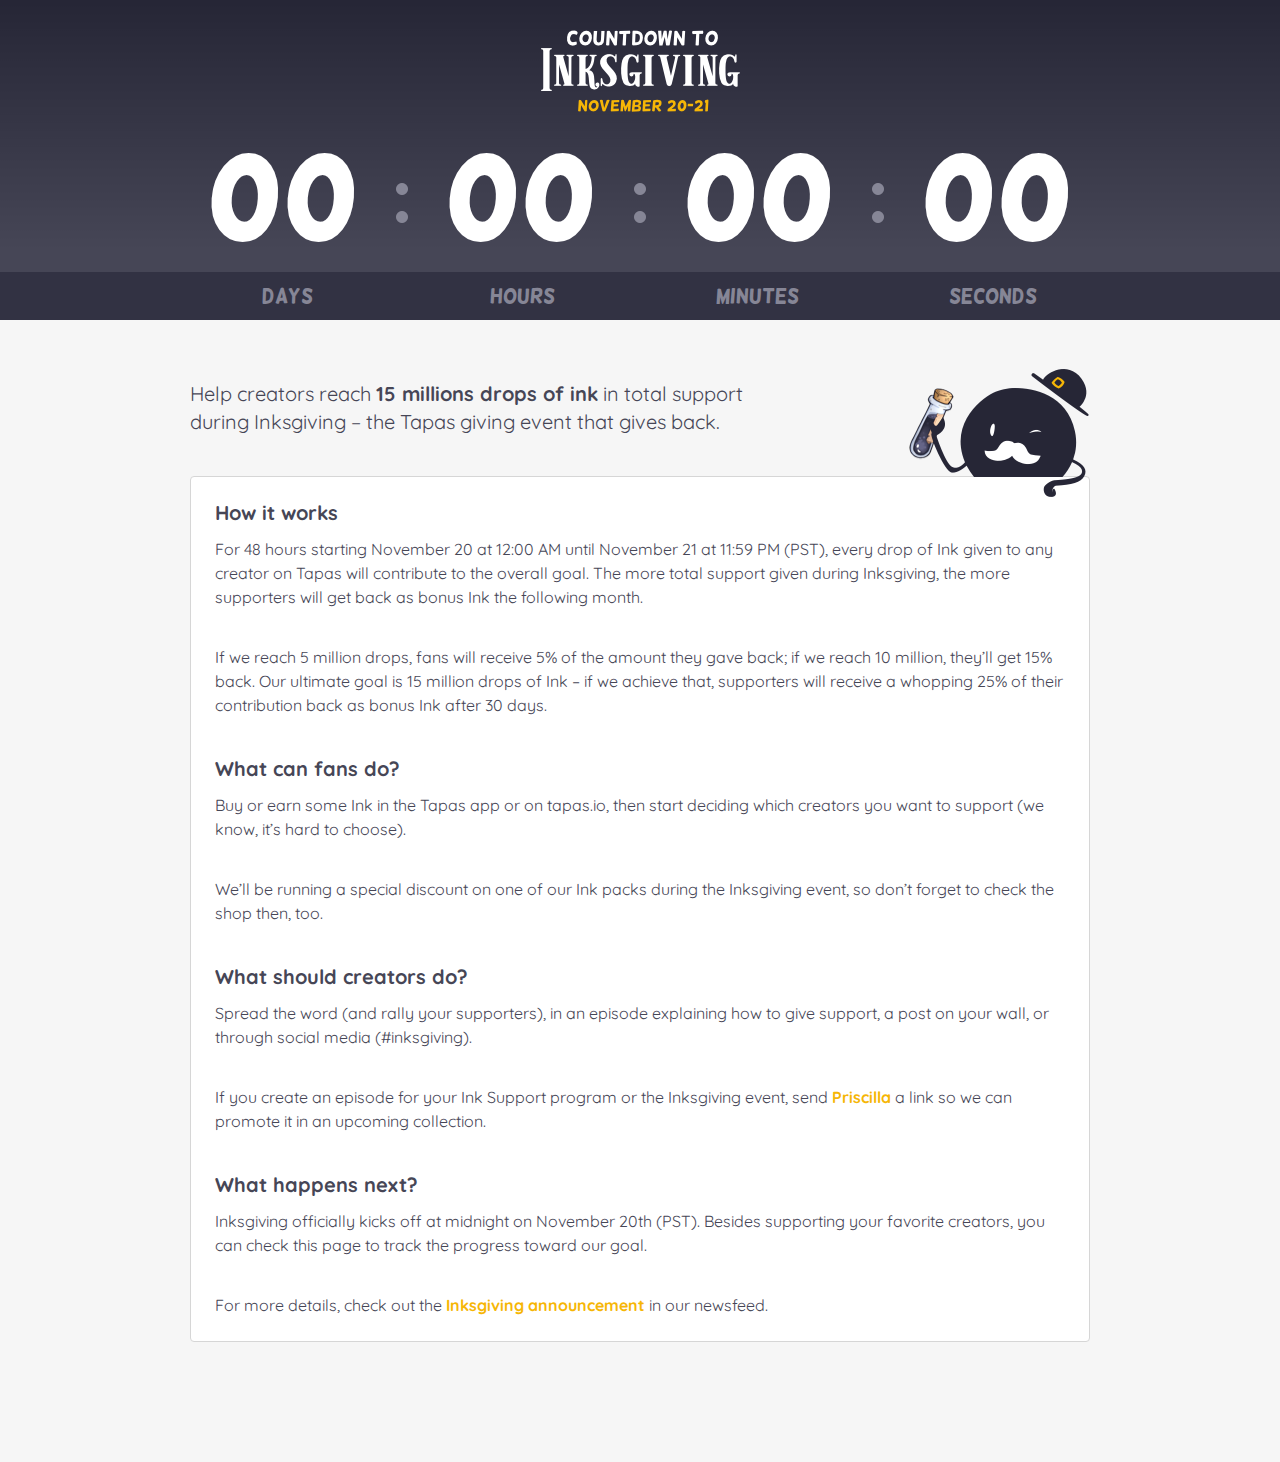
==== index.html @ e983b073 "Rename" ====
<!DOCTYPE html>
<html>
  <head>
        <meta charset="utf-8">
        <meta http-equiv="X-UA-Compatible" content="IE=edge">
        <title>Inksgiving - Tapas</title>
        <meta name="robots" content="noimageindex, noarchive">
        <meta name="mobile-web-app-capable" content="yes">
        <meta name="theme-color" content="#000000">
        <meta id="viewport" name="viewport" content="width=device-width, initial-scale=1, minimum-scale=1, maximum-scale=1, viewport-fit=cover">
        <link rel="stylesheet" href="sprites-events.min.css"/>
        <link href="https://fonts.googleapis.com/css?family=Quicksand:400,700" rel="stylesheet">
        <style type="text/css">
          @font-face {
            font-family: Helsinki;
            font-weight:400;
            src: local('Helsinki'), url('./resources/fonts/helsinki.ttf') format('truetype');
          }
          html, body, .root {
            min-height: 100%;
            margin: 0;
            padding: 0;
            border: 0;
          }
          html {
            vertical-align: baseline;
          }
          body {
            overflow-y: auto;
            font-family: 'Quicksand', sans-serif;
            font-size: 14px;
            line-height: 18px;
          }
          i {
            display: inline-block;
          }
          header {
            background-image: url(./resources/images/inksgiving-gradient.png);
            background-repeat: repeat-x;
            background-size: 2px 320px;
            height: 320px;
            display: flex;
            flex-direction: column;
          }
          .header__title-block {
            padding-top: 30px;
            margin: 0 auto;
            text-align: center;
            flex-grow: 1;
            flex-shrink: 0;
          }
          .header__descs {
            margin: 0 auto;
            display: flex;
            width: 100%;
            max-width: 940px;
            height: 48px;
            align-items: center;
          }
          .header__desc {
            flex-grow: 1;
            flex-basis: 0;
            height: 24px;
            color: #868696;
            font-family: Helsinki;
            font-size: 20px;
            line-height: 24px;
            text-align: center;
          }
          .header__counter {
            margin: 0 auto;
            display: flex;
            width: 100%;
            max-width: 940px;
            align-items: center;
          }
          .header__counter-number {
            flex-grow: 1;
            flex-basis: 0;
            color: #FFFFFF;
            font-family: Helsinki;
            font-size: 120px;
            line-height: 1;
            text-align: center;
            margin-bottom: 15px;
          }
          .section {
            background-color: #f6f6f6;
            padding-bottom: 60px;
          }
          .main {
            height: 100%;
            width: 100%;
            max-width: 940px;
            margin: 60px auto;
            color: #464656;
            padding: 0 20px;
            box-sizing: border-box;
          }
          .main p {
            margin: 0;
          }
          .main a {
            color: #F6B606;
            text-decoration: none;
          }
          .main__how-box {
            margin: 0 auto;
            border: 1px solid #D6D6D6;
            border-radius: 4px;
            background-color: #FFFFFF;
            font-size: 16px;
            line-height: 24px;
            padding: 24px;
            position: relative;
          }
          .main__how-box h5 {
            font-size: 20px;
            margin: 40px 0 12px;
          }
          .main__how-box h5.nm {
            margin-top: 0;
          }
          .main__hero {
            width: 100%;
            max-width: 572px;
            font-size: 20px;
            line-height: 28px;
            margin-bottom: 40px !important;
          }
          .main__tapamon {
            position: absolute;
            right: 0;
            top: -108px;
          }
          .empty {
            line-height: 36px;
          }
        </style>
        <script type="text/javascript">
          //https://codeburst.io/a-countdown-timer-in-pure-javascript-f3cdaae1a1a3
          function countdown(endDate) {
            var days, hours, minutes, seconds;

            endDate = new Date(endDate).getTime();

            if (isNaN(endDate)) {
              return;
            }

            setInterval(calculate, 1000);

            function calculate() {
              var startDate = new Date();
              startDate = startDate.getTime();

              var timeRemaining = parseInt((endDate - startDate) / 1000);

              if (timeRemaining >= 0) {
                days = parseInt(timeRemaining / 86400);
                timeRemaining = (timeRemaining % 86400);

                hours = parseInt(timeRemaining / 3600);
                timeRemaining = (timeRemaining % 3600);

                minutes = parseInt(timeRemaining / 60);
                timeRemaining = (timeRemaining % 60);

                seconds = parseInt(timeRemaining);

                document.getElementById("days").innerHTML = parseInt(days, 10);
                document.getElementById("hours").innerHTML = ("0" + hours).slice(-2);
                document.getElementById("minutes").innerHTML = ("0" + minutes).slice(-2);
                document.getElementById("seconds").innerHTML = ("0" + seconds).slice(-2);
              } else {
                return;
              }
            }
          }

          (function () {
            countdown(Date.UTC('2018', '10', '20', '8', '0','0'));
          }());
        </script>
  </head>
  <body>
    <div class="root">
      <section class="section">
        <header class="header">
          <div class="header__title-block">
            <i class="sp-ev-title-block"></i>
          </div>
          <div class="header__counter">
            <span class="header__counter-number" id="days">00</span>
            <span class="header__coutner-dot"><i class="sp-ev-colon-block"></i></span>
            <span class="header__counter-number" id="hours">00</span>
            <span class="header__coutner-dot"><i class="sp-ev-colon-block"></i></span>
            <span class="header__counter-number" id="minutes">00</span>
            <span class="header__coutner-dot"><i class="sp-ev-colon-block"></i></span>
            <span class="header__counter-number" id="seconds">00</span>
          </div>
          <div class="header__descs">
            <span class="header__desc">days</span>
            <span class="header__desc">hours</span>
            <span class="header__desc">minutes</span>
            <span class="header__desc">seconds</span>
          </div>
        </header>
        <main class="main">
          <p class="main__hero">Help creators reach <b>15 millions drops of ink</b> in total support during Inksgiving – the Tapas giving event that gives back.</p>
          <div class="main__how-box">
            <div class="main__tapamon">
              <i class="sp-ev-tapamon-inkpilgrim"></i>
            </div>
            <h5 class="nm">How it works</h5>
            <p>For 48 hours starting November 20 at 12:00 AM until November 21 at 11:59 PM (PST), every drop of Ink given to any creator on Tapas will contribute to the overall goal. The more total support given during Inksgiving, the more supporters will get back as bonus Ink the following month.</p>
            <p class="empty">&nbsp;</p>
            <p>If we reach 5 million drops, fans will receive 5% of the amount they gave back; if we reach 10 million, they’ll get 15% back. Our ultimate goal is 15 million drops of Ink – if we achieve that, supporters will receive a whopping 25% of their contribution back as bonus Ink after 30 days.</p>

            <h5>What can fans do?</h5>
            <p>Buy or earn some Ink in the Tapas app or on tapas.io, then start deciding which creators you want to support (we know, it’s hard to choose).</p>
            <p class="empty">&nbsp;</p>
            <p>We’ll be running a special discount on one of our Ink packs during the Inksgiving event, so don’t forget to check the shop then, too.</p>

            <h5>What should creators do?</h5>
            <p>Spread the word (and rally your supporters), in an episode explaining how to give support, a post on your wall, or through social media (#inksgiving).</p>
            <p class="empty">&nbsp;</p>
            <p>If you create an episode for your Ink Support program or the Inksgiving event, send <a href="mailto:priscillatov@tapasmedia.co"><b>Priscilla</b></a> a link so we can promote it in an upcoming collection.</p>

            <h5>What happens next?</h5>
            <p>Inksgiving officially kicks off at midnight on November 20th (PST). Besides supporting your favorite creators, you can check this page to track the progress toward our goal.</p>
            <p class="empty">&nbsp;</p>
            <p>For more details, check out the <a href="https://tapas.io/newsfeed/32"><b>Inksgiving announcement</b></a> in our newsfeed.</p>
          </div>
        </main>
        <p></p>
      </section>
    </div>
  </body>
</html>
---- sprites-events.min.css ----
/*
Icon classes can be used entirely standalone. They are named after their original file names.

```html
<!-- `display: block` sprite -->
<div class="icon-home"></div>

<!-- `display: inline-block` sprite -->
<img class="icon-home" />
```
*/
.sp-ev-colon-block {
  background-image: url(./resources/images/sprites/sprites-events.1.png);
  background-position: -182px -84px;
  width: 12px;
  height: 40px;
}
.sp-ev-inksgiving-gradient {
  background-image: url(./resources/images/sprites/sprites-events.1.png);
  background-position: 0px -130px;
  width: 2px;
  height: 320px;
}
.sp-ev-tapamon-inkpilgrim {
  background-image: url(./resources/images/sprites/sprites-events.1.png);
  background-position: 0px 0px;
  width: 180px;
  height: 128px;
}
.sp-ev-title-block {
  background-image: url(./resources/images/sprites/sprites-events.1.png);
  background-position: -182px 0px;
  width: 199px;
  height: 82px;
}

@media (-webkit-min-device-pixel-ratio: 2),
       (min-resolution: 192dpi) {
  .sp-ev-colon-block {
    background-image: url(./resources/images/sprites/sprites-events@2x.1.png);
    background-size: 381px 450px;
  }
  .sp-ev-inksgiving-gradient {
    background-image: url(./resources/images/sprites/sprites-events@2x.1.png);
    background-size: 381px 450px;
  }
  .sp-ev-tapamon-inkpilgrim {
    background-image: url(./resources/images/sprites/sprites-events@2x.1.png);
    background-size: 381px 450px;
  }
  .sp-ev-title-block {
    background-image: url(./resources/images/sprites/sprites-events@2x.1.png);
    background-size: 381px 450px;
  }
}
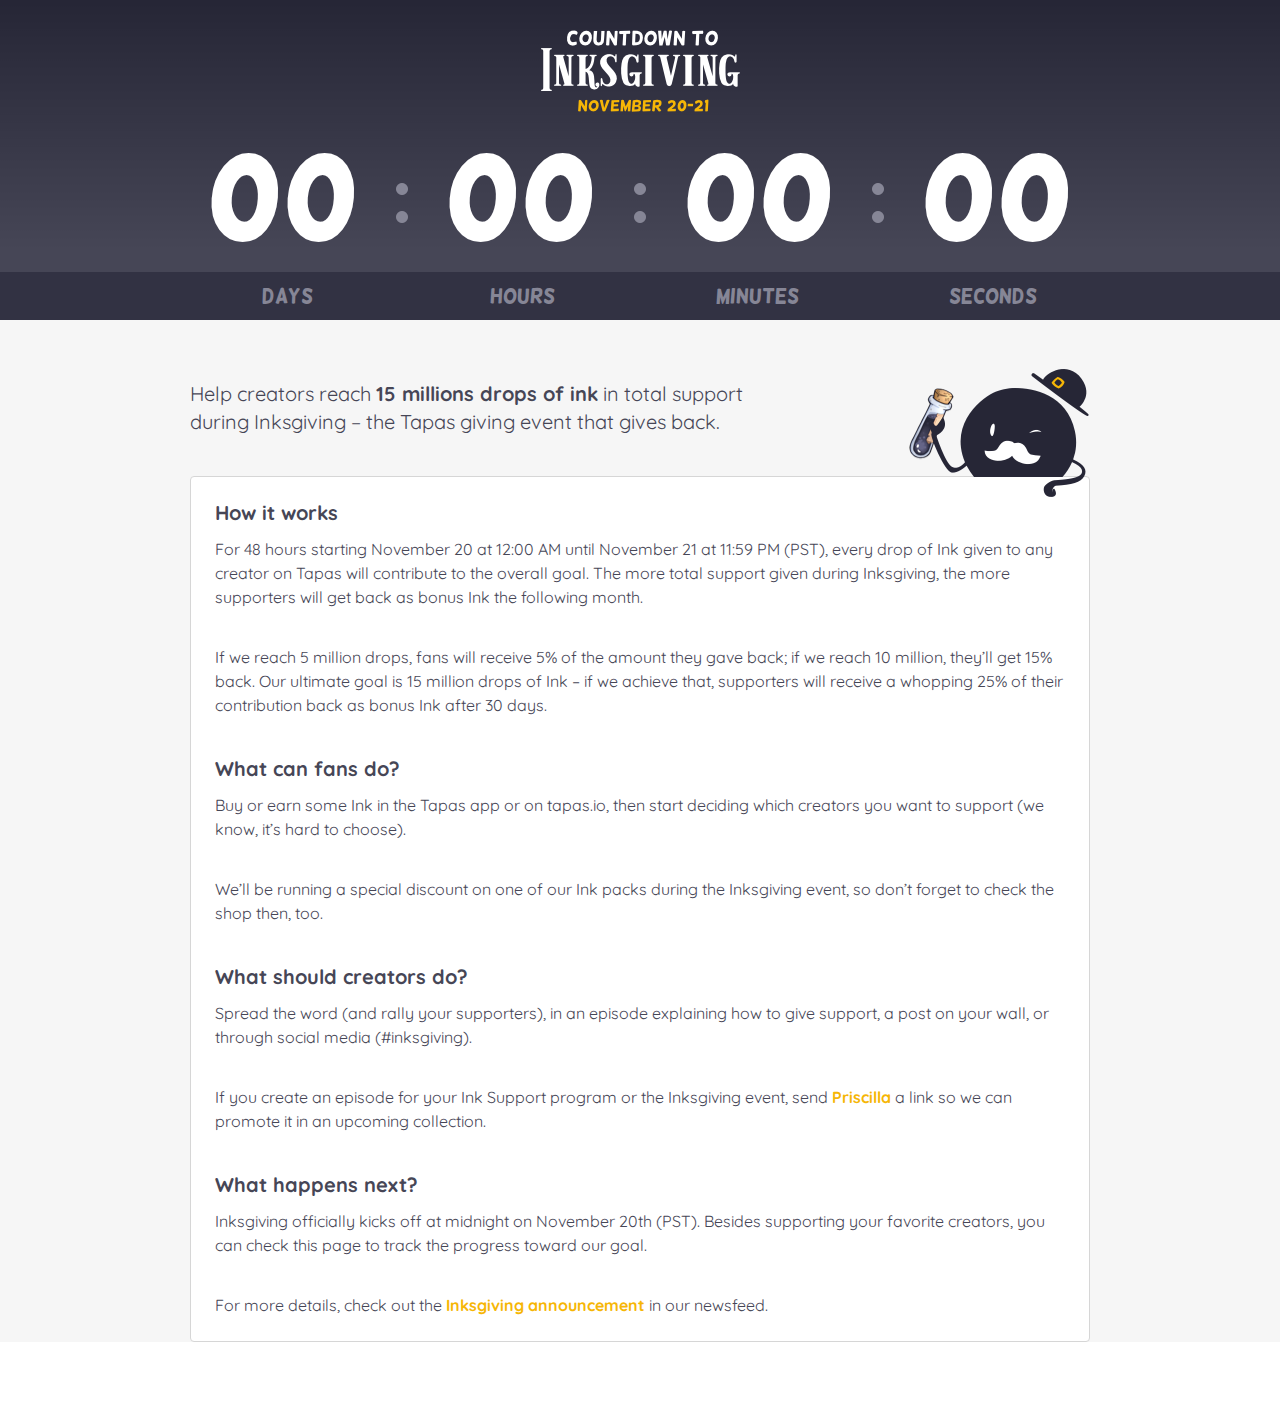
==== commit 2b480051: "adjust footer" ====
--- a/index.html
+++ b/index.html
@@ -86,7 +86,7 @@
           }
           .section {
             background-color: #f6f6f6;
-            padding-bottom: 60px;
+            height: 100%;
           }
           .main {
             height: 100%;
@@ -233,7 +233,6 @@
             <p>For more details, check out the <a href="https://tapas.io/newsfeed/32"><b>Inksgiving announcement</b></a> in our newsfeed.</p>
           </div>
         </main>
-        <p></p>
       </section>
     </div>
   </body>
